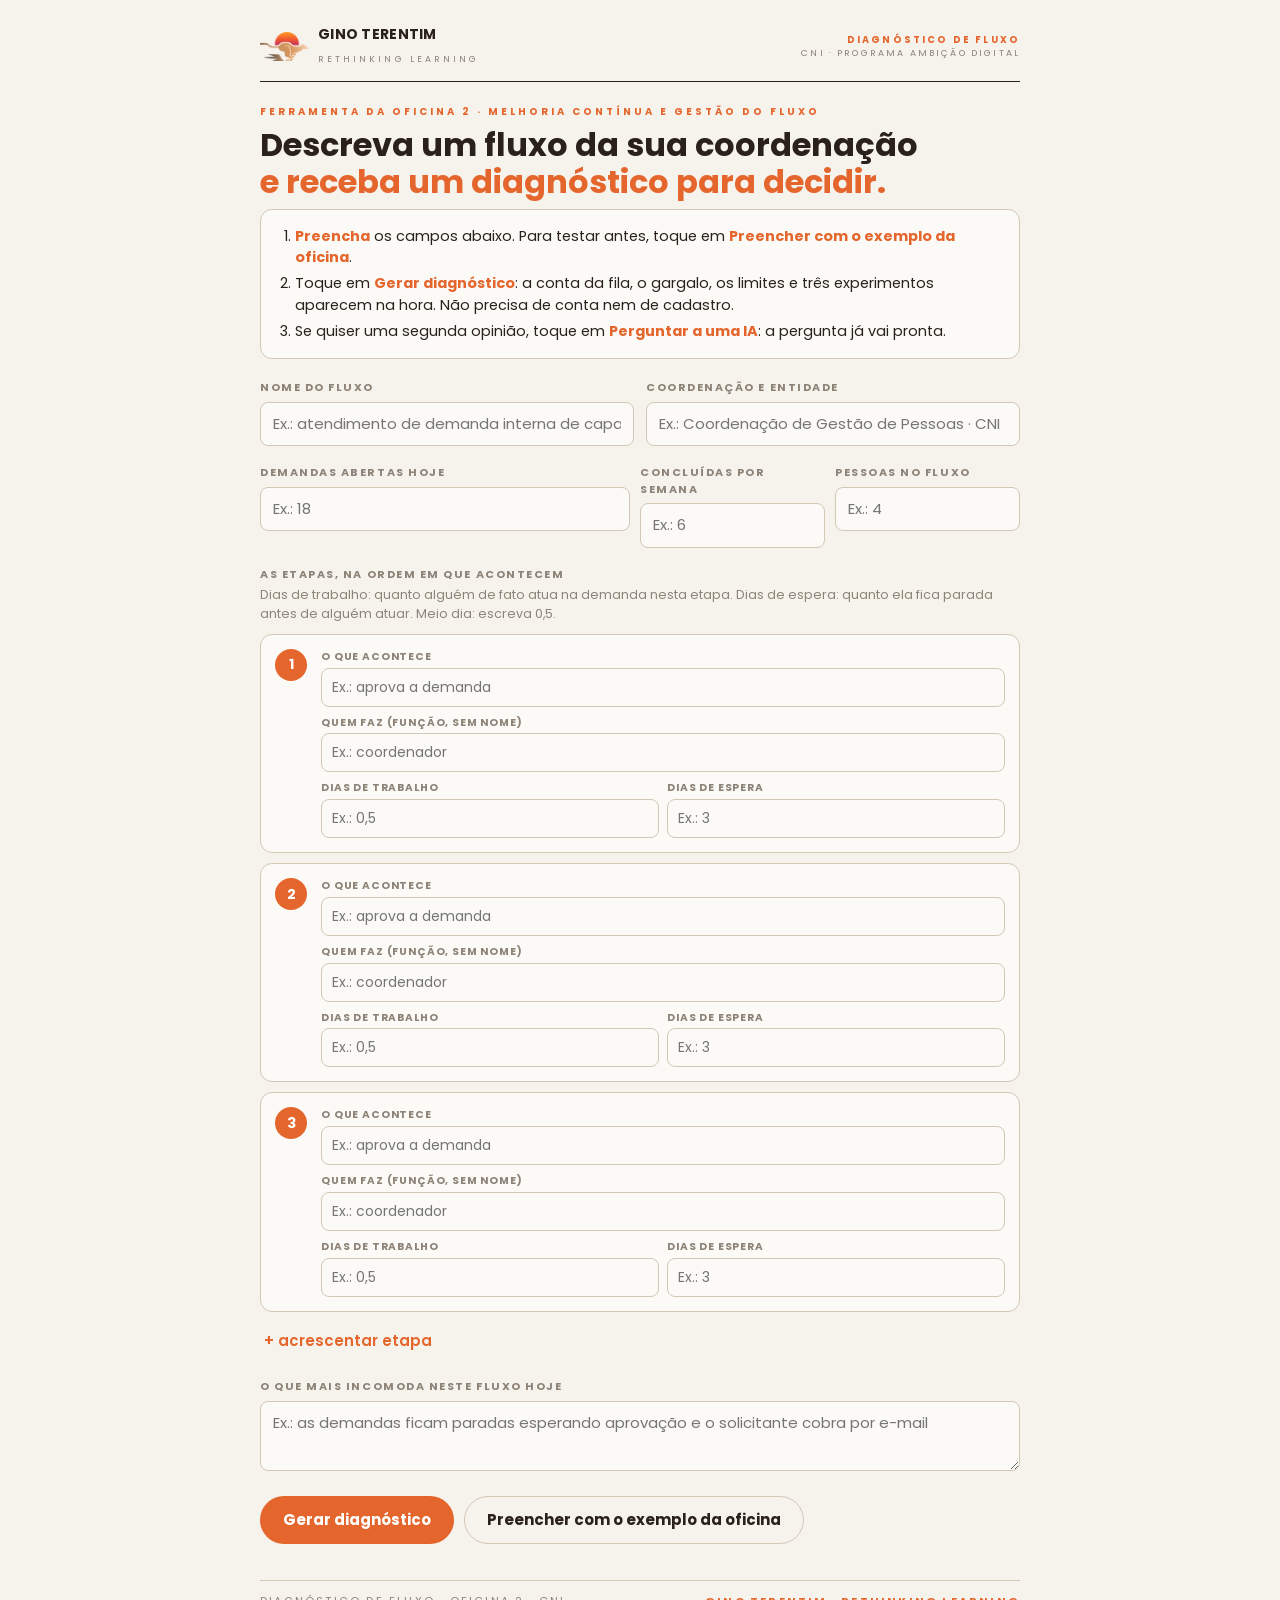
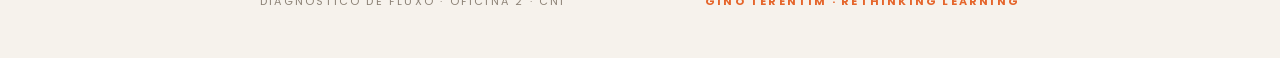
==== fluxo.html @ 294ce56e "Adiciona fluxo.html: diagnóstico de fluxo da Oficina 2 (sem conta)" ====
<!doctype html>
<html lang="pt-BR">
<head>
<meta charset="utf-8">
<meta name="viewport" content="width=device-width,initial-scale=1">
<meta name="robots" content="noindex">
<link rel="preconnect" href="https://fonts.googleapis.com"><link rel="preconnect" href="https://fonts.gstatic.com" crossorigin>
<link href="https://fonts.googleapis.com/css2?family=Poppins:wght@400;500;600;700&display=swap" rel="stylesheet">
<title>Diagnóstico de Fluxo da Coordenação</title>
<style>
  /* Layout: uma coluna de leitura de 720px, formulário em cima, devolução embaixo. Paleta Gino Terentim · Rethinking Learning. */
  :root{
    --bg:#F6F2EC; --card:#FBFAF7; --ink:#2A211C; --body:#5A5045; --muted:#8D8377;
    --rule:#D3C7B6; --accent:#E5662C; --gold:#C9A24D; --dark:#1B1512; --dark-fg:#FBEEE5;
    --ok:#3E7A4F; --warn:#B8912F; --crit:#B04A1C;
    --fd:"Poppins",system-ui,sans-serif; --fb:"Poppins",system-ui,sans-serif;
  }
  @media (prefers-color-scheme: dark){ :root:not([data-theme="light"]){
    --bg:#1B1512; --card:#26201B; --ink:#FBEEE5; --body:#E2D8CC; --muted:#A79C8E; --rule:#4A4038;
    --dark:#0F0C0A; --dark-fg:#FBEEE5; color-scheme:dark } }
  :root[data-theme="dark"]{
    --bg:#1B1512; --card:#26201B; --ink:#FBEEE5; --body:#E2D8CC; --muted:#A79C8E; --rule:#4A4038;
    --dark:#0F0C0A; --dark-fg:#FBEEE5; color-scheme:dark }
  *{box-sizing:border-box}
  body{background:var(--bg);color:var(--body);font-family:var(--fb);margin:0;padding-block:24px 48px;padding-inline:16px;line-height:1.5}
  .wrap{max-width:760px;margin:0 auto}
  header{display:flex;align-items:center;justify-content:space-between;gap:12px;border-bottom:1.5px solid var(--ink);padding-bottom:12px;margin-bottom:22px}
  .brand{display:flex;align-items:center;gap:10px}
  .brand b{display:block;font-size:14px;letter-spacing:.02em;color:var(--ink)}
  .brand span{font-size:9px;letter-spacing:.34em;color:var(--muted)}
  .mark{width:48px;height:auto;display:block}
  .como{background:var(--card);border:1.5px solid var(--rule);border-radius:12px;padding:12px 14px;margin:0 0 20px}
  .como ol{margin:0;padding-left:20px;font-size:14.5px;line-height:1.5;color:var(--ink)}
  .como li{margin:4px 0}
  .como b{color:var(--accent)}
  .mini{font-size:10.5px;letter-spacing:.08em;text-transform:uppercase;color:var(--muted);font-weight:700;margin:0 0 3px;display:block}
  .duo{display:grid;grid-template-columns:1fr 1fr;gap:8px}
  .meta{text-align:right;font-size:9px;letter-spacing:.24em;color:var(--muted);text-transform:uppercase}
  .meta b{display:block;color:var(--accent);font-size:9.5px}
  .eyebrow{font-size:10px;letter-spacing:.3em;text-transform:uppercase;color:var(--accent);font-weight:700;margin-bottom:8px}
  h1{font-family:var(--fd);font-size:clamp(24px,4.6vw,32px);line-height:1.15;color:var(--ink);margin:0 0 8px;text-wrap:balance}
  h1 em{font-style:normal;color:var(--accent)}
  .lede{font-size:15px;color:var(--body);margin:0 0 22px;max-width:62ch}
  fieldset{border:0;padding:0;margin:0 0 18px}
  label{display:block;font-size:11px;letter-spacing:.14em;text-transform:uppercase;color:var(--muted);font-weight:700;margin-bottom:6px}
  input,textarea,select{width:100%;font:inherit;font-size:15px;color:var(--ink);background:var(--card);border:1.5px solid var(--rule);border-radius:8px;padding:10px 12px;min-width:0}
  input:focus,textarea:focus,select:focus{outline:2px solid var(--accent);outline-offset:1px;border-color:var(--accent)}
  textarea{min-height:70px;resize:vertical}
  .g2{display:grid;grid-template-columns:1fr 1fr;gap:12px}
  .g3{display:grid;grid-template-columns:2fr 1fr 1fr;gap:10px}
  @media (max-width:520px){ .g2,.g3{grid-template-columns:1fr} }
  .etapa{background:var(--card);border:1.5px solid var(--rule);border-radius:12px;padding:14px;margin-bottom:10px;display:grid;gap:10px;grid-template-columns:36px 1fr}
  .etapa .n{width:32px;height:32px;border-radius:50%;background:var(--accent);color:#fff;font-weight:700;display:flex;align-items:center;justify-content:center;font-size:14px}
  .etapa .campos{display:grid;gap:8px;min-width:0}
  .etapa input{padding:8px 10px;font-size:14px}
  .hint{font-size:12.5px;color:var(--muted);margin:-2px 0 10px}
  .acoes{display:flex;flex-wrap:wrap;gap:10px;align-items:center;margin:18px 0 8px}
  button{font:inherit;font-weight:700;border-radius:999px;padding:12px 22px;border:1.5px solid transparent;cursor:pointer;font-size:15px}
  .primary{background:var(--accent);color:#fff}
  .primary:disabled{opacity:.55;cursor:default}
  .ghost{background:transparent;color:var(--ink);border-color:var(--rule)}
  .link{background:transparent;color:var(--accent);border:0;padding:8px 4px;font-weight:600}
  button:focus-visible{outline:2px solid var(--accent);outline-offset:2px}
  .status{font-size:13px;color:var(--muted)}
  .out{margin-top:24px}
  .out h2{font-family:var(--fd);font-size:20px;color:var(--ink);margin:22px 0 8px;line-height:1.2}
  .out h2 em{font-style:normal;color:var(--accent)}
  .card{background:var(--card);border:1.5px solid var(--rule);border-radius:12px;padding:16px 18px;margin-bottom:12px}
  .card.dark{background:var(--dark);color:var(--dark-fg);border-color:var(--dark)}
  .card.dark .tag{color:var(--gold)}
  .tag{font-size:10px;letter-spacing:.24em;text-transform:uppercase;color:var(--accent);font-weight:700;margin-bottom:6px}
  .big{font-size:22px;font-weight:700;line-height:1.2;color:inherit}
  .row{display:grid;grid-template-columns:1fr auto;gap:12px;align-items:start}
  .pill{display:inline-block;font-size:11px;font-weight:700;letter-spacing:.08em;padding:4px 10px;border-radius:999px;color:#fff;white-space:nowrap}
  .pill.ok{background:var(--ok)} .pill.warn{background:var(--warn)} .pill.crit{background:var(--crit)}
  .lim{display:grid;gap:6px}
  .lim div{display:grid;grid-template-columns:1fr auto;gap:10px;border-bottom:1px solid var(--rule);padding:6px 0;font-size:14px}
  .lim div b{color:var(--ink);font-variant-numeric:tabular-nums}
  ul.d{margin:6px 0 0;padding-left:18px} ul.d li{margin:4px 0}
  .opt{display:grid;grid-template-columns:1fr;gap:6px}
  .opt .kv{display:flex;gap:14px;flex-wrap:wrap;font-size:13px;color:var(--muted)}
  .opt .kv b{color:var(--ink);font-weight:600}
  .quote{border-left:4px solid var(--accent);padding:6px 14px;font-size:17px;color:var(--ink);font-weight:600;margin:4px 0}
  .raw{white-space:pre-wrap;font-size:14px}
  .err{background:#FBE9E1;color:#7A2E12;border:1.5px solid #E5B7A3;border-radius:10px;padding:12px 14px;font-size:14px}
  .prog{background:var(--card);border:1.5px solid var(--rule);border-radius:12px;padding:18px 18px 16px;margin-bottom:12px}
  .prog .tit{font-size:17px;font-weight:700;color:var(--ink);line-height:1.25;margin:0 0 12px}
  .prog .tit em{font-style:normal;color:var(--accent)}
  .track{height:14px;border-radius:999px;background:var(--rule);overflow:hidden;position:relative}
  .fill{height:100%;width:0;border-radius:999px;background:var(--accent);transition:width .6s ease-out;
    background-image:linear-gradient(45deg,rgba(255,255,255,.22) 25%,transparent 25%,transparent 50%,rgba(255,255,255,.22) 50%,rgba(255,255,255,.22) 75%,transparent 75%);background-size:22px 22px}
  @media (prefers-reduced-motion:no-preference){ .fill{animation:listras 1s linear infinite} @keyframes listras{to{background-position:22px 0}} }
  .pct{display:flex;justify-content:space-between;font-size:13px;color:var(--muted);margin:6px 0 12px;font-variant-numeric:tabular-nums}
  .pct b{color:var(--ink)}
  .passos{list-style:none;margin:0;padding:0;display:grid;gap:8px}
  .passos li{display:grid;grid-template-columns:24px 1fr;gap:10px;align-items:start;font-size:14.5px;color:var(--muted);line-height:1.4}
  .passos .ic{width:22px;height:22px;border-radius:50%;border:2px solid var(--rule);display:flex;align-items:center;justify-content:center;font-size:12px;font-weight:700;color:#fff}
  .passos li.on{color:var(--ink);font-weight:600}
  .passos li.on .ic{border-color:var(--accent);border-top-color:transparent}
  @media (prefers-reduced-motion:no-preference){ .passos li.on .ic{animation:gira .9s linear infinite} @keyframes gira{to{transform:rotate(360deg)}} }
  .passos li.ok{color:var(--body)}
  .passos li.ok .ic{background:var(--ok);border-color:var(--ok)}
  .passos small{display:block;font-weight:500;color:var(--accent);font-size:13px}
  .calma{font-size:13px;color:var(--muted);margin:12px 0 0}
  .ia{background:var(--dark);color:var(--dark-fg);border-radius:14px;padding:18px 18px 16px;margin:18px 0 12px}
  .ia .tag{color:var(--gold)}
  .ia p{margin:6px 0 12px;font-size:14.5px;color:#E2D8CC}
  .ia a.abrir{display:block;text-align:center;background:var(--accent);color:#fff;font-weight:700;font-size:16px;text-decoration:none;border-radius:999px;padding:14px 18px;margin:0 0 10px}
  .ia a.abrir.alt{background:transparent;border:1.5px solid var(--accent);color:#fff}
  .ia button.copiar{display:block;width:100%;background:transparent;color:var(--dark-fg);border:1.5px solid #6B5F54;border-radius:999px;padding:12px 18px;font-size:15px}
  .ia .ok{font-size:13.5px;color:var(--gold);min-height:20px;margin:8px 0 6px;font-weight:600}
  .ia textarea{min-height:150px;font-size:13px;line-height:1.45;background:#26201B;color:#E2D8CC;border-color:#4A4038}
  .ia .mini{color:#A79C8E}
  footer{margin-top:36px;padding-top:12px;border-top:1px solid var(--rule);font-size:11px;letter-spacing:.2em;text-transform:uppercase;color:var(--muted);display:flex;justify-content:space-between;flex-wrap:wrap;gap:8px}
  footer b{color:var(--accent)}
  @media (prefers-reduced-motion:no-preference){ .card{transition:opacity .25s} }
</style>
</head>
<body>


<div class="wrap">
  <header>
    <div class="brand"><img class="mark" src="[data-uri]" alt=""><div><b>GINO TERENTIM</b><span>RETHINKING LEARNING</span></div></div>
    <div class="meta"><b>Diagnóstico de fluxo</b><span>CNI · Programa Ambição Digital</span></div>
  </header>

  <div class="eyebrow">Ferramenta da oficina 2 · Melhoria contínua e gestão do fluxo</div>
  <h1>Descreva um fluxo da sua coordenação <em>e receba um diagnóstico para decidir.</em></h1>
  <div class="como"><ol><li><b>Preencha</b> os campos abaixo. Para testar antes, toque em <b>Preencher com o exemplo da oficina</b>.</li><li>Toque em <b>Gerar diagnóstico</b>: a conta da fila, o gargalo, os limites e três experimentos aparecem na hora. Não precisa de conta nem de cadastro.</li><li>Se quiser uma segunda opinião, toque em <b>Perguntar a uma IA</b>: a pergunta já vai pronta.</li></ol></div>

  <form id="f" autocomplete="off">
    <fieldset>
      <div class="g2">
        <div><label for="fluxo">Nome do fluxo</label><input id="fluxo" placeholder="Ex.: atendimento de demanda interna de capacitação"></div>
        <div><label for="coord">Coordenação e entidade</label><input id="coord" placeholder="Ex.: Coordenação de Gestão de Pessoas · CNI"></div>
      </div>
    </fieldset>

    <fieldset>
      <div class="g3">
        <div><label for="vol">Demandas abertas hoje</label><input id="vol" type="text" inputmode="numeric" placeholder="Ex.: 18"></div>
        <div><label for="chegam">Concluídas por semana</label><input id="chegam" type="text" inputmode="numeric" placeholder="Ex.: 6"></div>
        <div><label for="pessoas">Pessoas no fluxo</label><input id="pessoas" type="text" inputmode="numeric" placeholder="Ex.: 4"></div>
      </div>
    </fieldset>

    <fieldset>
      <label>As etapas, na ordem em que acontecem</label>
      <p class="hint">Dias de trabalho: quanto alguém de fato atua na demanda nesta etapa. Dias de espera: quanto ela fica parada antes de alguém atuar. Meio dia: escreva 0,5.</p>
      <div id="etapas"></div>
      <button type="button" class="link" id="mais">+ acrescentar etapa</button>
    </fieldset>

    <fieldset>
      <label for="dor">O que mais incomoda neste fluxo hoje</label>
      <textarea id="dor" placeholder="Ex.: as demandas ficam paradas esperando aprovação e o solicitante cobra por e-mail"></textarea>
    </fieldset>

    <div class="acoes">
      <button type="submit" class="primary" id="go">Gerar diagnóstico</button>
      <button type="button" class="ghost" id="exemplo">Preencher com o exemplo da oficina</button>
      <span class="status" id="st"></span>
    </div>
  </form>

  <section class="out" id="out" hidden></section>

  <footer><span>Diagnóstico de fluxo · Oficina 2 · CNI</span><b>Gino Terentim · Rethinking Learning</b></footer>
</div>

<script>
(function(){
  const $=s=>document.querySelector(s);
  const etapasEl=$("#etapas"); let n=0;
  function addEtapa(v){
    n++; const id=n;
    const d=document.createElement("div"); d.className="etapa"; d.dataset.id=id;
    d.innerHTML=`<div class="n">${id}</div><div class="campos">
      <div><span class="mini">O que acontece</span><input id="e${id}n" placeholder="Ex.: aprova a demanda" aria-label="Etapa ${id}: o que acontece"></div>
      <div><span class="mini">Quem faz (função, sem nome)</span><input id="e${id}q" placeholder="Ex.: coordenador" aria-label="Etapa ${id}: quem faz"></div>
      <div class="duo">
        <div><span class="mini">Dias de trabalho</span><input id="e${id}t" type="text" inputmode="decimal" placeholder="Ex.: 0,5" aria-label="Etapa ${id}: dias de trabalho"></div>
        <div><span class="mini">Dias de espera</span><input id="e${id}e" type="text" inputmode="decimal" placeholder="Ex.: 3" aria-label="Etapa ${id}: dias de espera"></div>
      </div></div>`;
    etapasEl.appendChild(d);
    if(v){ $(`#e${id}n`).value=v[0]; $(`#e${id}q`).value=v[1]; $(`#e${id}t`).value=v[2]; $(`#e${id}e`).value=v[3]; }
    $("#mais").hidden = n>=6;
  }
  for(let i=0;i<3;i++) addEtapa();
  $("#mais").onclick=()=>addEtapa();

  $("#exemplo").onclick=()=>{
    etapasEl.innerHTML=""; n=0;
    $("#fluxo").value="Atendimento de demanda interna, da solicitação à entrega";
    $("#coord").value="Coordenação de Gestão de Pessoas · CNI (exemplo ilustrativo)";
    $("#vol").value="18"; $("#chegam").value="6"; $("#pessoas").value="5";
    [["Recebe e registra a demanda","Analista de atendimento","0,5","1"],
     ["Analisa e enquadra","Analista técnico","1","2"],
     ["Aprova","Coordenador","0,5","6"],
     ["Executa","Equipe técnica","3","1"],
     ["Entrega e comunica","Analista de atendimento","0,5","0,5"]].forEach(addEtapa);
    $("#dor").value="Demandas ficam paradas na aprovação; o coordenador aprova em lote uma vez por semana e o solicitante cobra por e-mail.";
    $("#st").textContent="Exemplo carregado. Ele é ilustrativo e pode ser editado.";
  };

  function num(v){ const x=parseFloat(String(v??"").trim().replace(/\s/g,"").replace(",",".")); return isFinite(x)&&x>=0?x:0; }
  function coleta(){
    const et=[]; for(let i=1;i<=n;i++){ const nm=$(`#e${i}n`); if(!nm) continue;
      if(!nm.value.trim()) continue;
      et.push({etapa:nm.value.trim(),quem:$(`#e${i}q`).value.trim(),trabalho:num($(`#e${i}t`).value),espera:num($(`#e${i}e`).value)}); }
    return {fluxo:$("#fluxo").value.trim(),coordenacao:$("#coord").value.trim(),abertas:num($("#vol").value),
            chegam_semana:num($("#chegam").value),pessoas:num($("#pessoas").value),etapas:et,incomodo:$("#dor").value.trim()};
  }

  const fmt=x=>(Math.round(x*10)/10).toLocaleString("pt-BR");
  function esc(s){ return String(s??"").replace(/[&<>"]/g,c=>({"&":"&amp;","<":"&lt;",">":"&gt;",'"':"&quot;"}[c])); }

  // conta feita na própria página: nada sai do aparelho
  function calcula(d){
    const tt=d.etapas.reduce((a,e)=>a+e.trabalho,0), te=d.etapas.reduce((a,e)=>a+e.espera,0), tot=tt+te;
    let g=d.etapas[0];
    d.etapas.forEach(e=>{ if(e.espera>g.espera || (e.espera===g.espera && e.trabalho>g.trabalho)) g=e; });
    const pe=tot?Math.round(100*te/tot):0, sem=d.abertas/d.chegam_semana, prim=d.etapas[0];
    const desp=[];
    if(pe>=30) desp.push({tipo:"Espera", ev:`${pe}% do tempo de uma demanda é espera: ${fmt(te)} de ${fmt(tot)} dias. A maior parte está antes de “${g.etapa}”.`});
    if(sem>=1.5) desp.push({tipo:"Estoque (trabalho iniciado e não concluído)", ev:`${fmt(d.abertas)} demandas abertas para ${fmt(d.chegam_semana)} concluídas por semana: uma demanda nova espera ${fmt(sem)} ${fmt(sem)==="1"?"semana":"semanas"}.`});
    if(!desp.length) desp.push({tipo:"Nenhum desperdício evidente pela conta", ev:"A espera e a fila estão baixas. Vale olhar retrabalho, conferências repetidas e passagens de mão, que a conta não enxerga."});
    const fila = g.espera >= 2*g.trabalho;
    const exps=[
      fila ? {titulo:`Atender “${g.etapa}” todos os dias, em horário fixo`, o_que:`Quinze minutos por dia para dar andamento ao que chegou a “${g.etapa}”, no lugar de acumular e resolver em lote.`, custo:"baixo", risco:"baixo", medir:`dias de espera em “${g.etapa}” (hoje: ${fmt(g.espera)})`}
           : {titulo:`Tirar de “${g.etapa}” o que outra etapa pode fazer`, o_que:`Listar as tarefas de “${g.etapa}” e passar à etapa anterior as que não exigem quem faz essa etapa.`, custo:"baixo", risco:"baixo", medir:`dias de trabalho em “${g.etapa}” (hoje: ${fmt(g.trabalho)})`},
      {titulo:`Limite de andamento: 1 em “${g.etapa}”, 2 nas demais`, o_que:"Ninguém começa demanda nova com a etapa seguinte cheia. Quem fica sem demanda ajuda a etapa do gargalo.", custo:"baixo", risco:"médio", medir:`demandas abertas (hoje: ${fmt(d.abertas)}) e semanas de espera (hoje: ${fmt(sem)})`},
      {titulo:"A demanda só entra completa", o_que:`Uma lista de conferência em “${prim.etapa}”: o que falta volta ao solicitante antes de entrar na fila.`, custo:"médio", risco:"médio", medir:"demandas devolvidas por semana"}];
    const part = te ? Math.round(100*g.espera/te) : 0;
    const grav = part>=50 ? "alta" : part>=30 ? "média" : "baixa";
    const perg_equipe = fila
      ? `O que faz uma demanda esperar ${fmt(g.espera)} ${g.espera===1?"dia":"dias"} antes de “${g.etapa}”: falta informação para decidir, falta prioridade ou falta tempo de quem faz essa etapa?`
      : `O que em “${g.etapa}” exige de fato quem faz essa etapa, e o que outra etapa poderia fazer antes?`;
    return {tt, te, tot, pe, sem, part, grav, perg_equipe, gargalo:g, desp, exps,
            limites: d.etapas.map(e=>({etapa:e.etapa, limite: e===g?1:2}))};
  }

  function pergunta(d,c){
    return `Sou coordenador(a) no Sistema Indústria e participo de uma oficina de melhoria contínua e gestão do fluxo. Analise o fluxo abaixo e responda em português do Brasil, em linguagem simples e respeitosa, tratando os achados como características do processo, sem apontar pessoas ou áreas como causa.

Fluxo: ${d.fluxo||"(sem nome)"}${d.coordenacao?" · "+d.coordenacao:""}
Demandas abertas hoje: ${fmt(d.abertas)}. Concluídas por semana: ${fmt(d.chegam_semana)}.${d.pessoas?" Pessoas no fluxo: "+fmt(d.pessoas)+".":""}
Etapas (dias de trabalho / dias de espera):
${d.etapas.map((e,i)=>`${i+1}. ${e.etapa}${e.quem?" ("+e.quem+")":""}: ${fmt(e.trabalho)} / ${fmt(e.espera)}`).join("\n")}
O que mais incomoda: ${d.incomodo||"(não informado)"}

Já calculei: tempo de espera pela Lei de Little = ${fmt(c.sem)} semanas; ${c.pe}% do tempo é espera; gargalo provável = ${c.gargalo.etapa}.

Entregue, nesta ordem e de forma curta:
1. Se concorda com o gargalo, e por quê.
2. De dois a quatro desperdícios do Lean presentes neste fluxo, cada um com a evidência.
3. Três experimentos de duas semanas, do mais barato ao mais ambicioso, cada um com custo, risco e indicador.
4. A pergunta que devo fazer à equipe antes de decidir.`;
  }

  $("#f").addEventListener("submit", ev=>{
    ev.preventDefault();
    const d=coleta();
    if(d.etapas.length<2){ $("#st").textContent="Descreva ao menos duas etapas (o campo “O que acontece” de cada uma)."; return; }
    if(!d.abertas||!d.chegam_semana){ $("#st").textContent="Preencha as demandas abertas hoje e as concluídas por semana: são os números da conta do tempo."; return; }
    const c=calcula(d); render(d,c);
    $("#st").textContent="Diagnóstico pronto. Role para ler.";
    $("#out").scrollIntoView({behavior:"smooth",block:"start"});
  });

  function render(d,c){
    const out=$("#out"); out.hidden=false;
    const q=pergunta(d,c), g=c.gargalo;
    out.innerHTML=`
      <h2>Leitura do fluxo <em>${esc(d.fluxo||"")}</em></h2>
      <div class="card dark"><div class="tag">Lei de Little · quanto uma demanda nova espera</div><div class="big">${fmt(c.sem)} ${fmt(c.sem)==="1"?"semana":"semanas"}</div><p style="margin:6px 0 0">${fmt(d.abertas)} demandas abertas ÷ ${fmt(d.chegam_semana)} concluídas por semana.</p></div>
      <div class="card"><div class="tag">Onde o tempo vai</div>
        <div class="lim"><div><span>Tempo de trabalho somado</span><b>${fmt(c.tt)} dias</b></div><div><span>Tempo de espera somado</span><b>${fmt(c.te)} dias</b></div><div><span>Espera sobre o total</span><b>${c.pe}%</b></div></div></div>
      <div class="card"><div class="row"><div><div class="tag">Gargalo provável</div><div class="big">${esc(g.etapa)}</div><p style="margin:8px 0 0">É a etapa em que a demanda mais espera: ${fmt(g.espera)} ${g.espera===1?"dia":"dias"} de espera para ${fmt(g.trabalho)} de trabalho. Ela concentra ${c.part}% da espera do fluxo.</p></div><span class="pill crit">gravidade ${c.grav}</span></div></div>
      <h2>Limite de trabalho em andamento <em>para começar</em></h2>
      <div class="card"><div class="lim">${c.limites.map(x=>`<div><span>${esc(x.etapa)}</span><b>${x.limite}</b></div>`).join("")}</div><p class="hint" style="margin:10px 0 0">Ponto de partida da oficina: dois por etapa e um no gargalo. O limite se ajusta depois de duas semanas de observação.</p></div>
      <h2>Desperdícios <em>que a conta já mostra</em></h2>
      ${c.desp.map(x=>`<div class="card"><div class="tag">${esc(x.tipo)}</div><p style="margin:0">${esc(x.ev)}</p></div>`).join("")}
      <h2>Três experimentos <em>de duas semanas, para escolher um</em></h2>
      ${c.exps.map((x,i)=>`<div class="card opt"><div class="tag">Opção ${i+1}</div><div class="big" style="font-size:18px">${esc(x.titulo)}</div><p style="margin:4px 0">${esc(x.o_que)}</p><div class="kv"><span>Custo <b>${esc(x.custo)}</b></span><span>Risco <b>${esc(x.risco)}</b></span><span>Medir por <b>${esc(x.medir)}</b></span></div></div>`).join("")}
      <p class="hint">Ponto de partida, montado a partir dos seus números. A dupla adapta e escolhe um, ou propõe um quarto.</p>
      <h2>A pergunta <em>a fazer à equipe antes de decidir</em></h2>
      <div class="card dark"><p style="margin:0;font-size:17px;line-height:1.45">${esc(c.perg_equipe)}</p></div>
      <div class="ia"><div class="tag">Segunda opinião · perguntar a uma IA</div>
        <p>A pergunta abaixo já leva os dados e a conta desta dupla. Toque em uma opção, envie e compare a resposta com o que a ferramenta mostrou. Sem dado pessoal, sigiloso ou classificado.</p>
        <a class="abrir" target="_blank" rel="noopener noreferrer" href="https://chatgpt.com/?q=${encodeURIComponent(q)}">Perguntar ao ChatGPT</a>
        <a class="abrir alt" target="_blank" rel="noopener noreferrer" href="https://copilot.microsoft.com/?q=${encodeURIComponent(q)}">Perguntar ao Copilot</a>
        <button type="button" class="copiar" id="copiar">Copiar a pergunta (para outra IA)</button>
        <div class="ok" id="okc" role="status"></div>
        <span class="mini">A pergunta que será enviada</span>
        <textarea id="perg" readonly aria-label="Pergunta pronta para a IA">${esc(q)}</textarea>
      </div>
      <p class="hint" style="margin-top:14px">A conta foi feita nesta página, com o que a dupla descreveu. Confira os números com a equipe antes de agir: a ferramenta e a IA organizam a evidência; a decisão é da coordenação.</p>`;
    $("#copiar").onclick=async()=>{
      const ta=$("#perg"); let ok=false;
      try{ await navigator.clipboard.writeText(ta.value); ok=true; }catch(e){
        try{ ta.focus(); ta.select(); ta.setSelectionRange(0,ta.value.length); ok=document.execCommand("copy"); }catch(e2){ ok=false; } }
      $("#okc").textContent= ok ? "Pergunta copiada. Abra a IA que preferir e cole." : "Toque no texto abaixo, selecione tudo e copie.";
    };
  }
})();
</script>

</body>
</html>
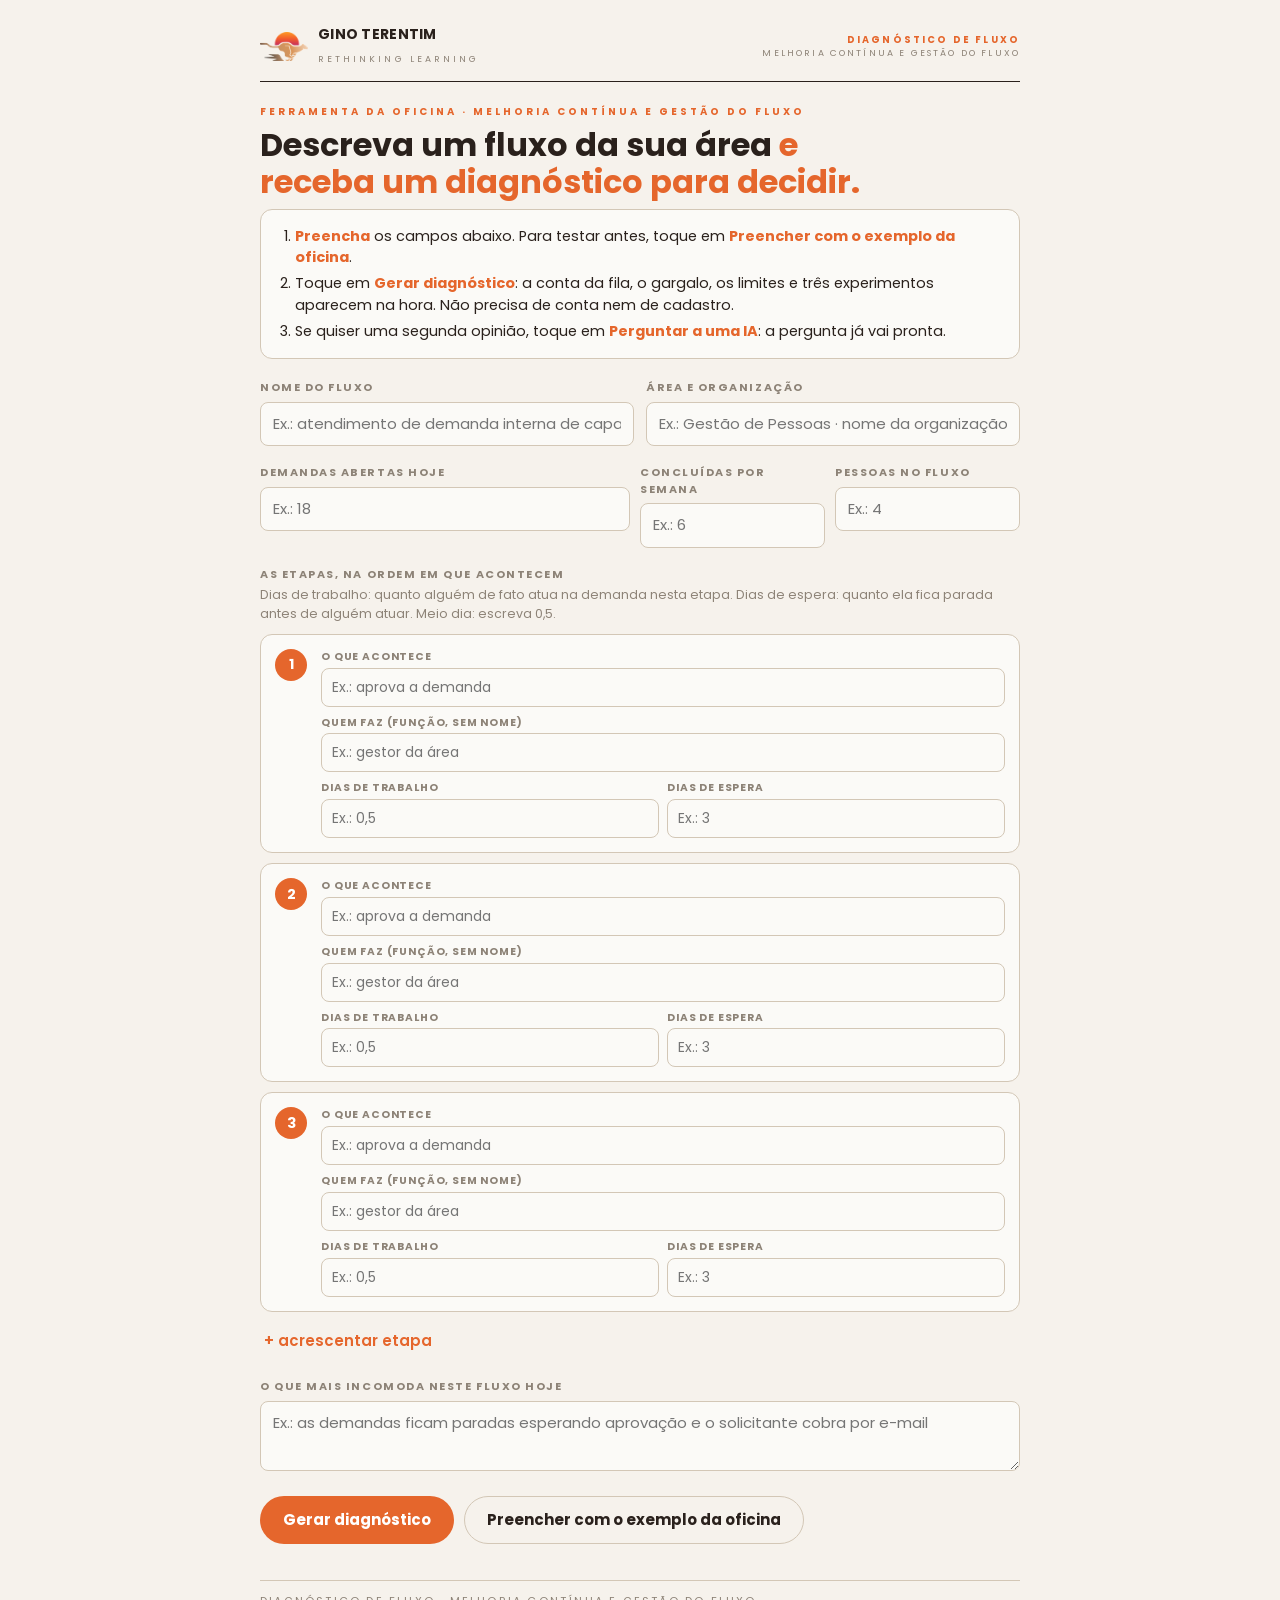
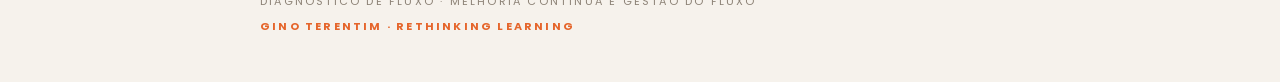
==== commit 5add1251: "fluxo.html: versão padrão, sem marca de cliente" ====
--- a/fluxo.html
+++ b/fluxo.html
@@ -6,7 +6,7 @@
 <meta name="robots" content="noindex">
 <link rel="preconnect" href="https://fonts.googleapis.com"><link rel="preconnect" href="https://fonts.gstatic.com" crossorigin>
 <link href="https://fonts.googleapis.com/css2?family=Poppins:wght@400;500;600;700&display=swap" rel="stylesheet">
-<title>Diagnóstico de Fluxo da Coordenação</title>
+<title>Diagnóstico de Fluxo da Área</title>
 <style>
   /* Layout: uma coluna de leitura de 720px, formulário em cima, devolução embaixo. Paleta Gino Terentim · Rethinking Learning. */
   :root{
@@ -122,18 +122,18 @@
 <div class="wrap">
   <header>
     <div class="brand"><img class="mark" src="[data-uri]" alt=""><div><b>GINO TERENTIM</b><span>RETHINKING LEARNING</span></div></div>
-    <div class="meta"><b>Diagnóstico de fluxo</b><span>CNI · Programa Ambição Digital</span></div>
+    <div class="meta"><b>Diagnóstico de fluxo</b><span>Melhoria contínua e gestão do fluxo</span></div>
   </header>
 
-  <div class="eyebrow">Ferramenta da oficina 2 · Melhoria contínua e gestão do fluxo</div>
-  <h1>Descreva um fluxo da sua coordenação <em>e receba um diagnóstico para decidir.</em></h1>
+  <div class="eyebrow">Ferramenta da oficina · Melhoria contínua e gestão do fluxo</div>
+  <h1>Descreva um fluxo da sua área <em>e receba um diagnóstico para decidir.</em></h1>
   <div class="como"><ol><li><b>Preencha</b> os campos abaixo. Para testar antes, toque em <b>Preencher com o exemplo da oficina</b>.</li><li>Toque em <b>Gerar diagnóstico</b>: a conta da fila, o gargalo, os limites e três experimentos aparecem na hora. Não precisa de conta nem de cadastro.</li><li>Se quiser uma segunda opinião, toque em <b>Perguntar a uma IA</b>: a pergunta já vai pronta.</li></ol></div>
 
   <form id="f" autocomplete="off">
     <fieldset>
       <div class="g2">
         <div><label for="fluxo">Nome do fluxo</label><input id="fluxo" placeholder="Ex.: atendimento de demanda interna de capacitação"></div>
-        <div><label for="coord">Coordenação e entidade</label><input id="coord" placeholder="Ex.: Coordenação de Gestão de Pessoas · CNI"></div>
+        <div><label for="coord">Área e organização</label><input id="coord" placeholder="Ex.: Gestão de Pessoas · nome da organização"></div>
       </div>
     </fieldset>
 
@@ -166,7 +166,7 @@
 
   <section class="out" id="out" hidden></section>
 
-  <footer><span>Diagnóstico de fluxo · Oficina 2 · CNI</span><b>Gino Terentim · Rethinking Learning</b></footer>
+  <footer><span>Diagnóstico de fluxo · Melhoria contínua e gestão do fluxo</span><b>Gino Terentim · Rethinking Learning</b></footer>
 </div>
 
 <script>
@@ -178,7 +178,7 @@
     const d=document.createElement("div"); d.className="etapa"; d.dataset.id=id;
     d.innerHTML=`<div class="n">${id}</div><div class="campos">
       <div><span class="mini">O que acontece</span><input id="e${id}n" placeholder="Ex.: aprova a demanda" aria-label="Etapa ${id}: o que acontece"></div>
-      <div><span class="mini">Quem faz (função, sem nome)</span><input id="e${id}q" placeholder="Ex.: coordenador" aria-label="Etapa ${id}: quem faz"></div>
+      <div><span class="mini">Quem faz (função, sem nome)</span><input id="e${id}q" placeholder="Ex.: gestor da área" aria-label="Etapa ${id}: quem faz"></div>
       <div class="duo">
         <div><span class="mini">Dias de trabalho</span><input id="e${id}t" type="text" inputmode="decimal" placeholder="Ex.: 0,5" aria-label="Etapa ${id}: dias de trabalho"></div>
         <div><span class="mini">Dias de espera</span><input id="e${id}e" type="text" inputmode="decimal" placeholder="Ex.: 3" aria-label="Etapa ${id}: dias de espera"></div>
@@ -193,14 +193,14 @@
   $("#exemplo").onclick=()=>{
     etapasEl.innerHTML=""; n=0;
     $("#fluxo").value="Atendimento de demanda interna, da solicitação à entrega";
-    $("#coord").value="Coordenação de Gestão de Pessoas · CNI (exemplo ilustrativo)";
+    $("#coord").value="Gestão de Pessoas (exemplo ilustrativo)";
     $("#vol").value="18"; $("#chegam").value="6"; $("#pessoas").value="5";
     [["Recebe e registra a demanda","Analista de atendimento","0,5","1"],
      ["Analisa e enquadra","Analista técnico","1","2"],
-     ["Aprova","Coordenador","0,5","6"],
+     ["Aprova","Gestor da área","0,5","6"],
      ["Executa","Equipe técnica","3","1"],
      ["Entrega e comunica","Analista de atendimento","0,5","0,5"]].forEach(addEtapa);
-    $("#dor").value="Demandas ficam paradas na aprovação; o coordenador aprova em lote uma vez por semana e o solicitante cobra por e-mail.";
+    $("#dor").value="Demandas ficam paradas na aprovação; o gestor aprova em lote uma vez por semana e o solicitante cobra por e-mail.";
     $("#st").textContent="Exemplo carregado. Ele é ilustrativo e pode ser editado.";
   };
 
@@ -242,7 +242,7 @@
   }
 
   function pergunta(d,c){
-    return `Sou coordenador(a) no Sistema Indústria e participo de uma oficina de melhoria contínua e gestão do fluxo. Analise o fluxo abaixo e responda em português do Brasil, em linguagem simples e respeitosa, tratando os achados como características do processo, sem apontar pessoas ou áreas como causa.
+    return `Lidero uma área e participo de uma oficina de melhoria contínua e gestão do fluxo. Analise o fluxo abaixo e responda em português do Brasil, em linguagem simples e respeitosa, tratando os achados como características do processo, sem apontar pessoas ou áreas como causa.
 
 Fluxo: ${d.fluxo||"(sem nome)"}${d.coordenacao?" · "+d.coordenacao:""}
 Demandas abertas hoje: ${fmt(d.abertas)}. Concluídas por semana: ${fmt(d.chegam_semana)}.${d.pessoas?" Pessoas no fluxo: "+fmt(d.pessoas)+".":""}
@@ -288,7 +288,7 @@
       <h2>A pergunta <em>a fazer à equipe antes de decidir</em></h2>
       <div class="card dark"><p style="margin:0;font-size:17px;line-height:1.45">${esc(c.perg_equipe)}</p></div>
       <div class="ia"><div class="tag">Segunda opinião · perguntar a uma IA</div>
-        <p>A pergunta abaixo já leva os dados e a conta desta dupla. Toque em uma opção, envie e compare a resposta com o que a ferramenta mostrou. Sem dado pessoal, sigiloso ou classificado.</p>
+        <p>A pergunta abaixo já contém os dados e a conta desta dupla. Toque em uma opção, envie e compare a resposta com o que a ferramenta mostrou. Sem dado pessoal, sigiloso ou classificado.</p>
         <a class="abrir" target="_blank" rel="noopener noreferrer" href="https://chatgpt.com/?q=${encodeURIComponent(q)}">Perguntar ao ChatGPT</a>
         <a class="abrir alt" target="_blank" rel="noopener noreferrer" href="https://copilot.microsoft.com/?q=${encodeURIComponent(q)}">Perguntar ao Copilot</a>
         <button type="button" class="copiar" id="copiar">Copiar a pergunta (para outra IA)</button>
@@ -296,7 +296,7 @@
         <span class="mini">A pergunta que será enviada</span>
         <textarea id="perg" readonly aria-label="Pergunta pronta para a IA">${esc(q)}</textarea>
       </div>
-      <p class="hint" style="margin-top:14px">A conta foi feita nesta página, com o que a dupla descreveu. Confira os números com a equipe antes de agir: a ferramenta e a IA organizam a evidência; a decisão é da coordenação.</p>`;
+      <p class="hint" style="margin-top:14px">A conta foi feita nesta página, com o que a dupla descreveu. Confira os números com a equipe antes de agir: a ferramenta e a IA organizam a evidência; a decisão é de quem lidera a área.</p>`;
     $("#copiar").onclick=async()=>{
       const ta=$("#perg"); let ok=false;
       try{ await navigator.clipboard.writeText(ta.value); ok=true; }catch(e){
